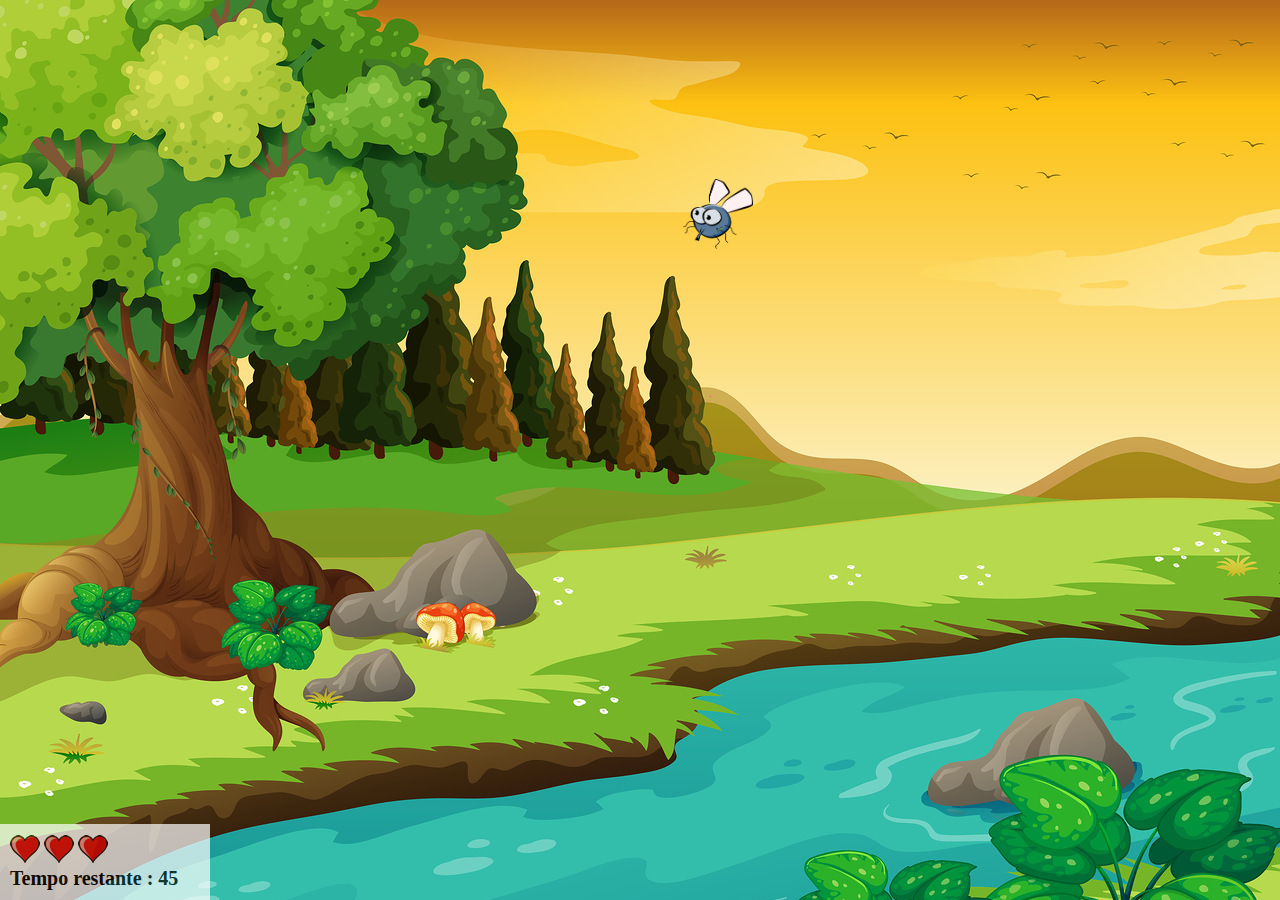
==== app.html @ 9553e365 "Publish repository" ====
<!DOCTYPE html>
<html lang="pt-br">
<head>
    <meta charset="UTF-8">
    <meta http-equiv="X-UA-Compatible" content="IE=edge">
    <meta name="viewport" content="width=device-width, initial-scale=1.0">
    <title>Document</title>

    <script src="jogo.js"></script>
    <link rel="stylesheet" href="estilo.css">
    

    
</head>
<body onresize="ajustaTamanhoPalcoJogo()">

    <div class="painel">
        <div class="vidas">
            <img id="v1" src="imagens/coracao_cheio.png" alt="">
            <img id="v2" src="imagens/coracao_cheio.png" alt="">
            <img id="v3" src="imagens/coracao_cheio.png" alt="">

        </div>

        <div class="cronometro">Tempo restante : <span id="cronometro"></span></div>



    </div>
    
    


    <script src="jogo.js"></script>
    <link rel="stylesheet" href="estilo.css">
    <script >

     document.getElementById('cronometro').innerHTML = tempo

     var criaMosquito = setInterval( function() {
        posicaoRandomica()
     }, criaMosquitoTempo)
    </script>
    
    
    
</body>
</html>
---- estilo.css ----
html{cursor: url(imagens/mata_mosca.png) 30 30, auto;}


body{background-image: url(imagens/bg.jpg);
     background-repeat: no-repeat;
     background-size: 100%;}

.mosquito1{width: 50px; 
           height: 50px;}

           
.mosquito2{width: 70px; 
           height: 70px;}  
            
.mosquito3{width: 90px; 
          height: 90px;}

.ladoA {transform: scaleX(1);}   

.ladoB {transform: scaleX(-1);} 

.painel {position: absolute;
         width: 190px;
         padding: 10px;
         bottom: 0px;
         left: 0px;
         border-top: solid 1px #fff;
         background-color: #fff;
         opacity: 0.7;}  

.vidas {float: left;} 

.cronometro {float: left;
             font-size: 20px;
             font-weight: bold;}
---- estilo.css ----
html{cursor: url(imagens/mata_mosca.png) 30 30, auto;}


body{background-image: url(imagens/bg.jpg);
     background-repeat: no-repeat;
     background-size: 100%;}

.mosquito1{width: 50px; 
           height: 50px;}

           
.mosquito2{width: 70px; 
           height: 70px;}  
            
.mosquito3{width: 90px; 
          height: 90px;}

.ladoA {transform: scaleX(1);}   

.ladoB {transform: scaleX(-1);} 

.painel {position: absolute;
         width: 190px;
         padding: 10px;
         bottom: 0px;
         left: 0px;
         border-top: solid 1px #fff;
         background-color: #fff;
         opacity: 0.7;}  

.vidas {float: left;} 

.cronometro {float: left;
             font-size: 20px;
             font-weight: bold;}
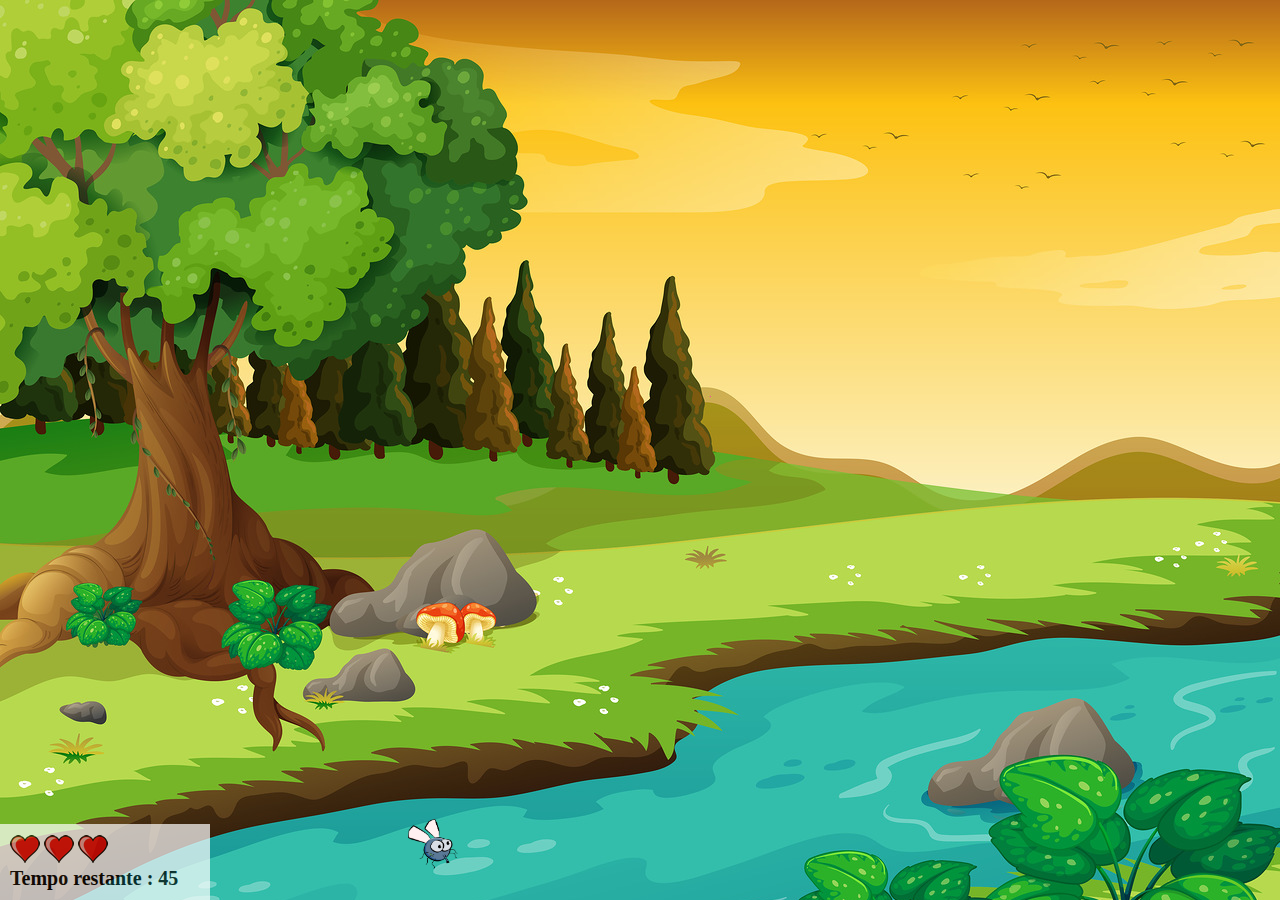
==== commit 57b1387e: "Favicon fixed" ====
--- a/app.html
+++ b/app.html
@@ -4,10 +4,11 @@
     <meta charset="UTF-8">
     <meta http-equiv="X-UA-Compatible" content="IE=edge">
     <meta name="viewport" content="width=device-width, initial-scale=1.0">
-    <title>Document</title>
+    <title>Mate os Mosquitos</title>
 
     <script src="jogo.js"></script>
     <link rel="stylesheet" href="estilo.css">
+    <link rel="shortcut icon" href="imagens/mosca.png" type="image/x-icon">
     
 
     
